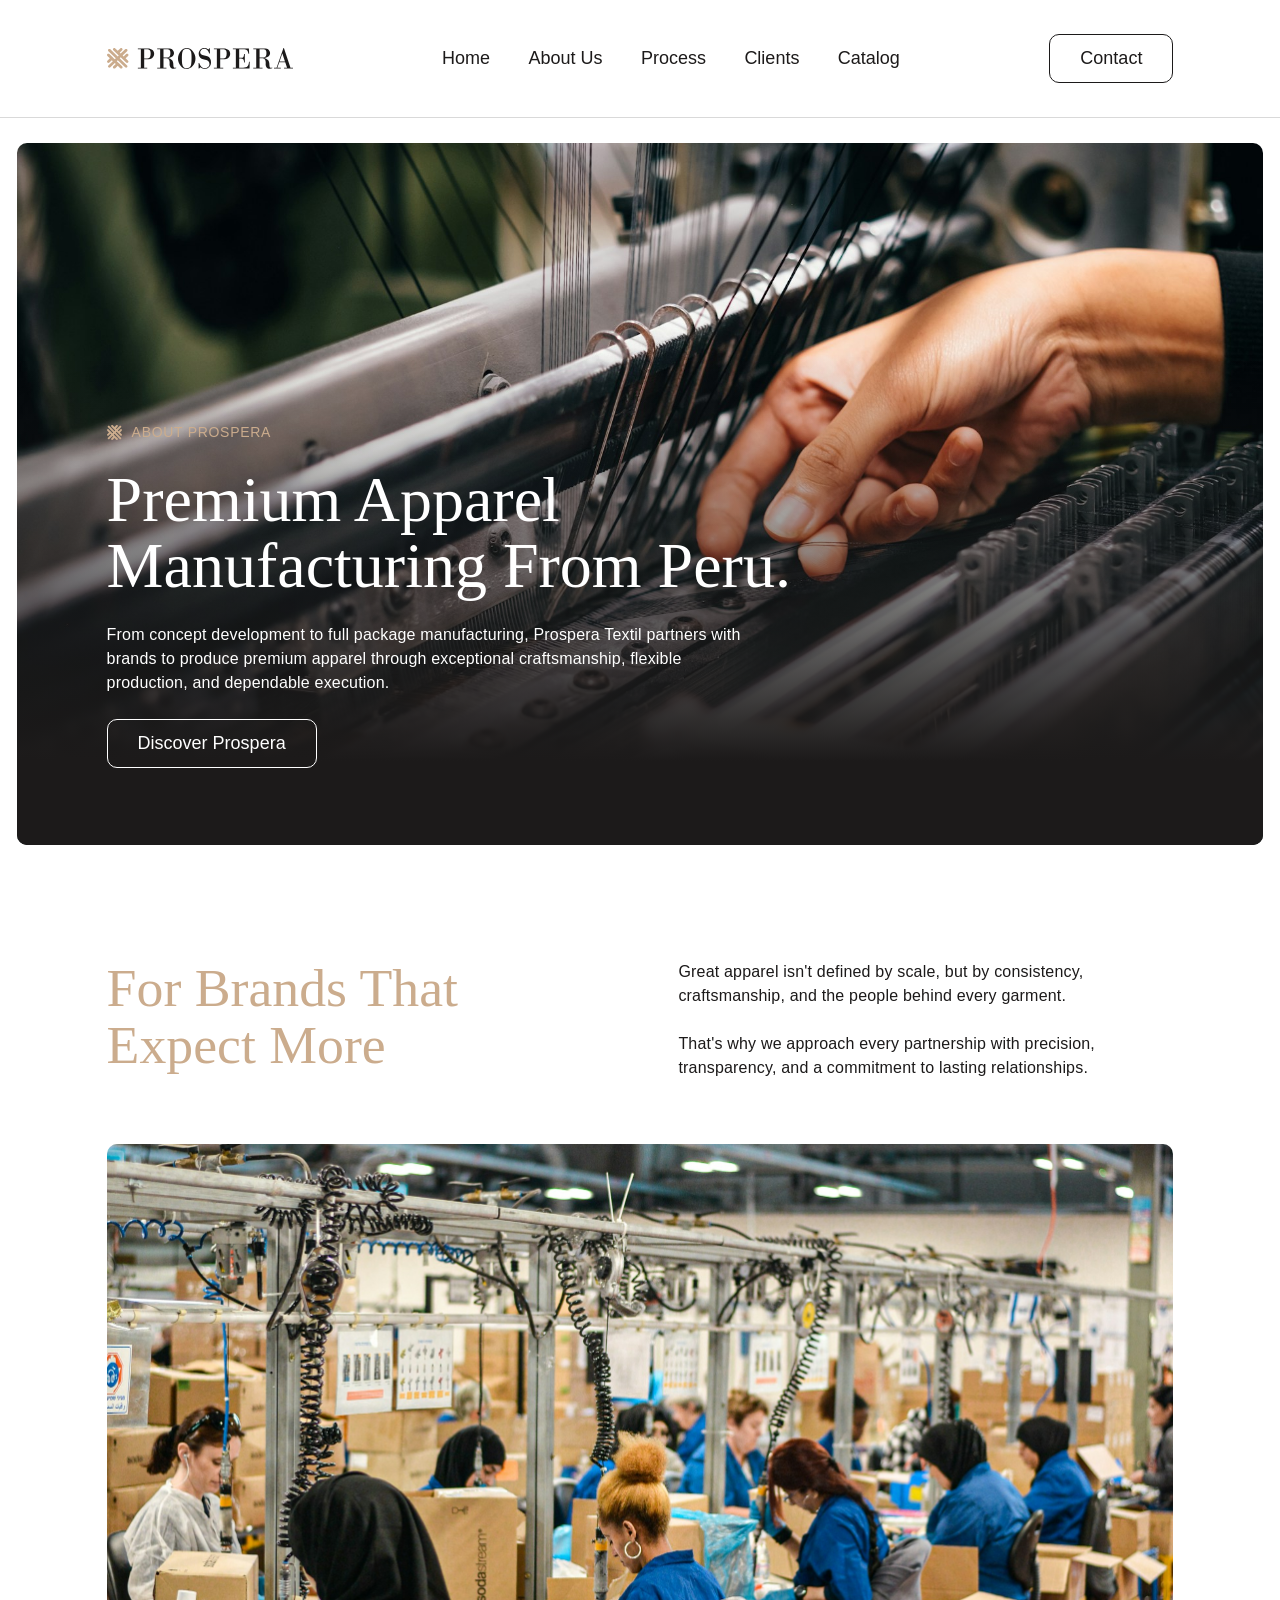
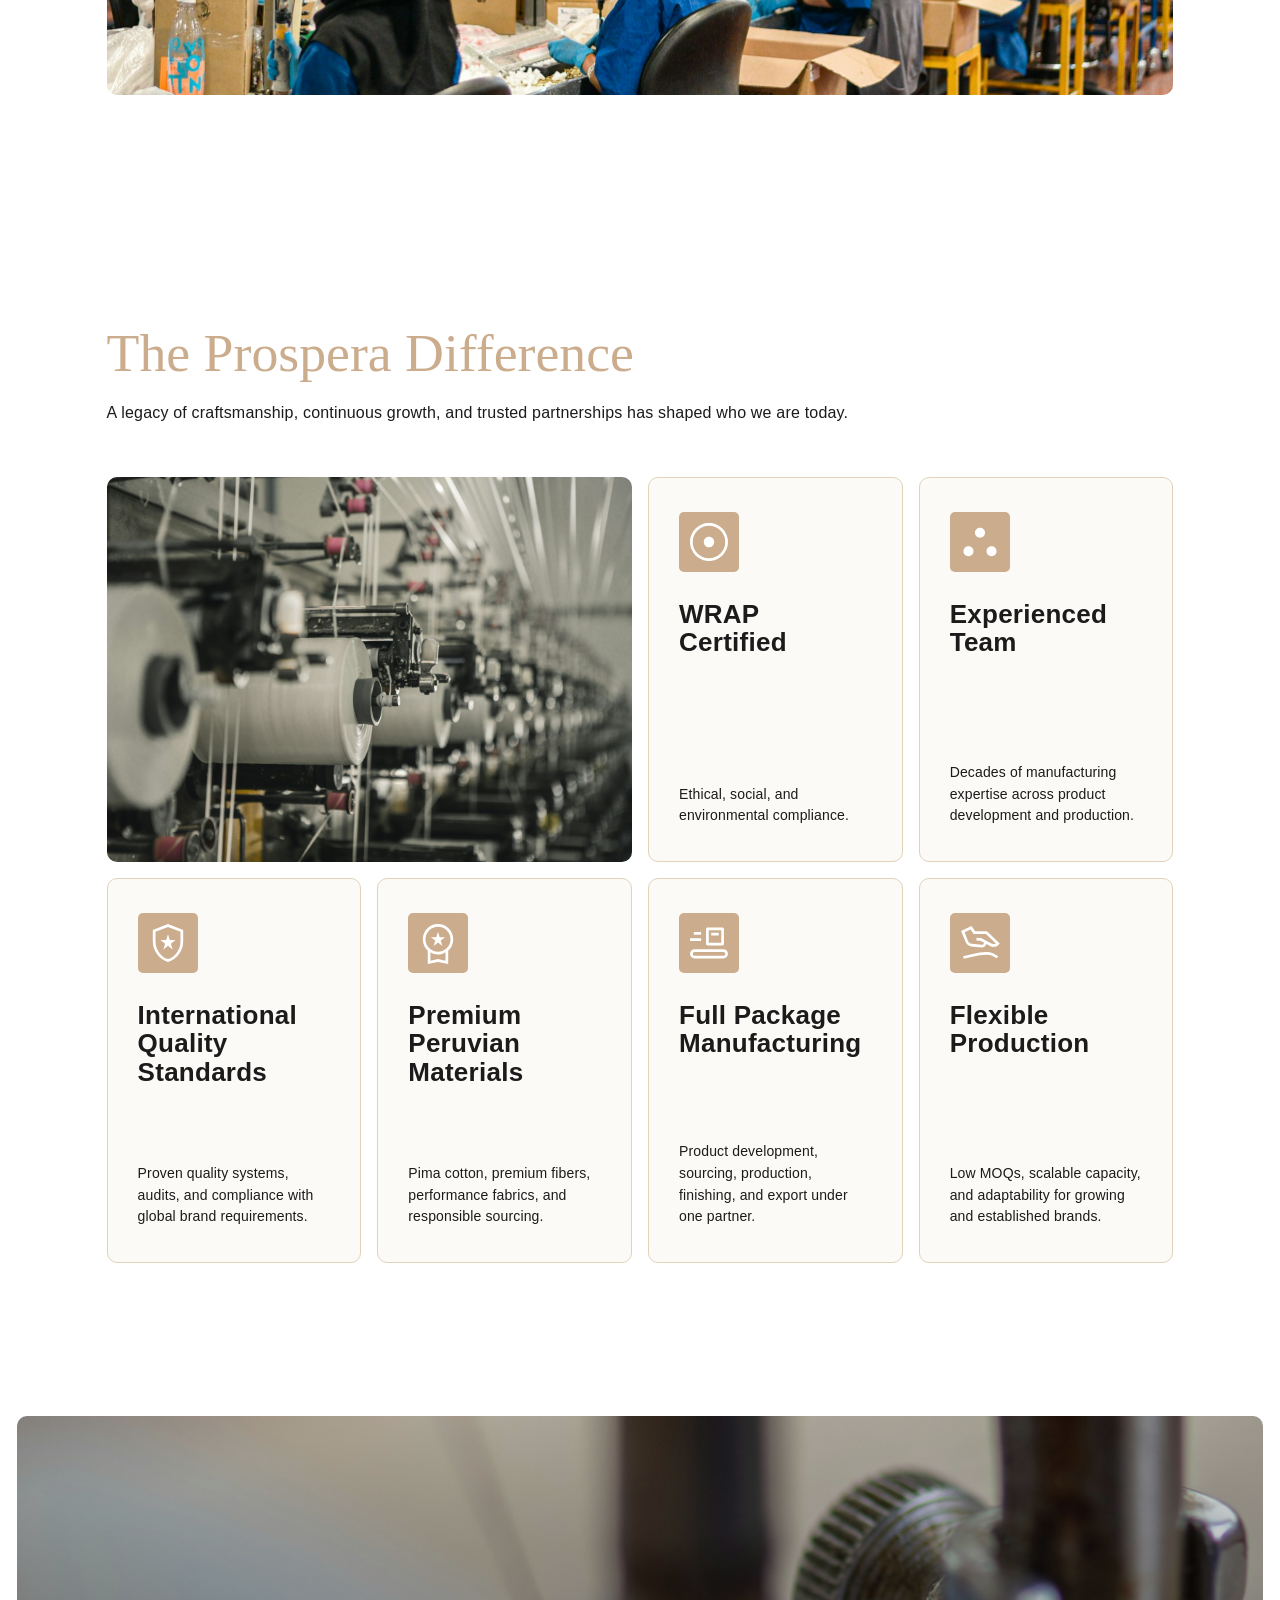
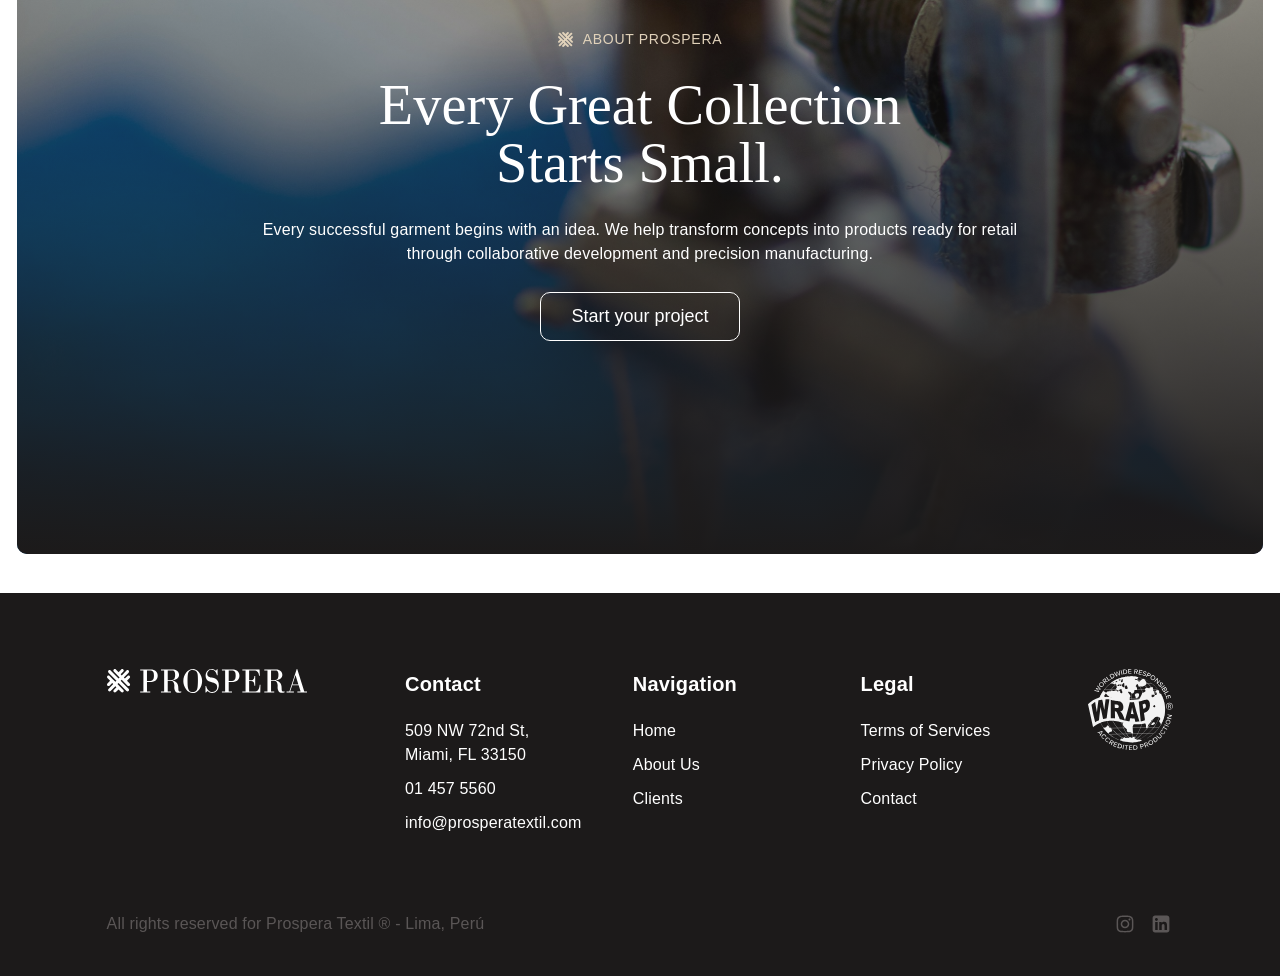
==== index.html @ 31611f78 "Build Prospera Textil marketing site Static multi-page site implemented from Figma designs: - Pages:" ====
<!DOCTYPE html>
<html lang="en">
<head>
  <meta charset="UTF-8" />
  <meta name="viewport" content="width=device-width, initial-scale=1.0" />
  <title>Prospera Textil — Premium Apparel Manufacturing From Peru</title>
  <meta name="description" content="From concept development to full package manufacturing, Prospera Textil partners with brands to produce premium apparel through exceptional craftsmanship." />
  <link rel="stylesheet" href="styles.css" />
</head>
<body>

  <site-nav active="home"></site-nav>

  <!-- ===== HERO ===== -->
  <section class="hero">
    <div class="hero__card">
      <img class="hero__bg" src="assets/hero.png" alt="Textile manufacturing at Prospera" />
      <div class="hero__scrim"></div>
      <div class="container hero__body">
        <div class="hero__content">
          <p class="eyebrow"><img src="assets/dash.svg" alt="" />About Prospera</p>
          <h1 class="display hero__title">Premium Apparel Manufacturing From Peru.</h1>
          <p class="hero__text">From concept development to full package manufacturing, Prospera Textil partners with brands to produce premium apparel through exceptional craftsmanship, flexible production, and dependable execution.</p>
          <a href="#brands" class="btn btn--light">Discover Prospera</a>
        </div>
      </div>
    </div>
  </section>

  <!-- ===== FOR BRANDS THAT EXPECT MORE ===== -->
  <section class="section" id="brands">
    <div class="container">
      <div class="brands__head">
        <h2 class="section__title">For Brands That Expect More</h2>
        <p class="body-copy">
          Great apparel isn't defined by scale, but by consistency, craftsmanship, and the people behind every garment.<br /><br />
          That's why we approach every partnership with precision, transparency, and a commitment to lasting relationships.
        </p>
      </div>
      <div class="brands__img">
        <img src="assets/brands.png" alt="Prospera Textil production floor" />
      </div>
    </div>
  </section>

  <!-- ===== THE PROSPERA DIFFERENCE ===== -->
  <section class="section" id="difference">
    <div class="container">
      <div class="difference__intro">
        <h2 class="section__title">The Prospera Difference</h2>
        <p class="body-copy">A legacy of craftsmanship, continuous growth, and trusted partnerships has shaped who we are today.</p>
      </div>

      <div class="cards">
        <!-- Row 1 -->
        <div class="card card--image">
          <img src="assets/difference.png" alt="Weaving machinery" />
        </div>

        <div class="card card--cream">
          <div class="card__icon"><img src="assets/icon-adjust.svg" alt="" /></div>
          <h3 class="card__title">WRAP Certified</h3>
          <p class="card__desc">Ethical, social, and environmental compliance.</p>
        </div>

        <div class="card card--cream">
          <div class="card__icon"><img src="assets/icon-atr.svg" alt="" /></div>
          <h3 class="card__title">Experienced Team</h3>
          <p class="card__desc">Decades of manufacturing expertise across product development and production.</p>
        </div>

        <!-- Row 2 -->
        <div class="card card--cream">
          <div class="card__icon"><img src="assets/icon-quality.svg" alt="" /></div>
          <h3 class="card__title">International Quality Standards</h3>
          <p class="card__desc">Proven quality systems, audits, and compliance with global brand requirements.</p>
        </div>

        <div class="card card--cream">
          <div class="card__icon"><img src="assets/icon-premium.svg" alt="" /></div>
          <h3 class="card__title">Premium Peruvian Materials</h3>
          <p class="card__desc">Pima cotton, premium fibers, performance fabrics, and responsible sourcing.</p>
        </div>

        <div class="card card--cream">
          <div class="card__icon"><img src="assets/icon-conveyor.svg" alt="" /></div>
          <h3 class="card__title">Full Package Manufacturing</h3>
          <p class="card__desc">Product development, sourcing, production, finishing, and export under one partner.</p>
        </div>

        <div class="card card--cream">
          <div class="card__icon"><img src="assets/icon-massage.svg" alt="" /></div>
          <h3 class="card__title">Flexible Production</h3>
          <p class="card__desc">Low MOQs, scalable capacity, and adaptability for growing and established brands.</p>
        </div>
      </div>
    </div>
  </section>

  <!-- ===== CTA BANNER ===== -->
  <section class="cta">
    <div class="cta__card">
      <img class="cta__bg" src="assets/cta.png" alt="Garment development detail" />
      <div class="cta__scrim"></div>
      <div class="cta__content">
        <p class="eyebrow"><img src="assets/dash2.svg" alt="" />About Prospera</p>
        <h2 class="display cta__title">Every Great Collection Starts Small.</h2>
        <p class="cta__text">Every successful garment begins with an idea. We help transform concepts into products ready for retail through collaborative development and precision manufacturing.</p>
        <a href="#footer" class="btn btn--light">Start your project</a>
      </div>
    </div>
  </section>

  <site-footer></site-footer>

  <script src="components.js"></script>

</body>
</html>
---- styles.css ----
/* ===== Prospera Textil — Landing ===== */
:root {
  --gold: #cbac8d;
  --ink: #1c1a1a;
  --tan: #e1d2ba;
  --cream: #fcfaf7;
  --muted: #5a5656;
  --line: #d9d9d9;
  --white: #fff;

  --serif: "Times New Roman", Times, Georgia, serif;
  --sans: "Nexa", "Century Gothic", "Futura", "Poppins", "Helvetica Neue", Arial, sans-serif;

  --pad: clamp(20px, 8.33vw, 160px); /* page gutter, 160px @1920 */
  --maxw: 1600px;
  --hero-inset: clamp(16px, 1.3vw, 25px); /* hero card side margin, 25px @1920 → card 1870px */
  --radius: 10px;
}

* { box-sizing: border-box; }

html { scroll-behavior: smooth; }

body {
  margin: 0;
  font-family: var(--sans);
  color: var(--ink);
  background: var(--white);
  -webkit-font-smoothing: antialiased;
  line-height: 1.5;
}

img { display: block; max-width: 100%; }

a { color: inherit; text-decoration: none; }

.container {
  width: 100%;
  /* inner content caps at --maxw (1600px); --pad adds the side gutters on top */
  max-width: calc(var(--maxw) + 2 * var(--pad));
  margin-inline: auto;
  padding-inline: var(--pad);
}

/* ---- Shared type ---- */
.display {
  font-family: var(--serif);
  font-weight: 400;
  line-height: 1.03;
  letter-spacing: 0;
  margin: 0;
}
.eyebrow {
  font-family: var(--sans);
  font-size: 14px;
  letter-spacing: 0.7px;
  text-transform: uppercase;
  display: inline-flex;
  align-items: center;
  gap: 10px;
  margin: 0;
}
.eyebrow img { width: 15px; height: 15px; }

/* ---- Buttons ---- */
.btn {
  display: inline-flex;
  align-items: center;
  justify-content: center;
  font-family: var(--sans);
  font-size: 18px;
  padding: 10px 30px;
  border-radius: var(--radius);
  border: 1px solid currentColor;
  background: transparent;
  cursor: pointer;
  transition: background .2s ease, color .2s ease;
  white-space: nowrap;
}
.btn--light { color: var(--white); }
.btn--light:hover { background: var(--white); color: var(--ink); }
.btn--dark { color: var(--ink); }
.btn--dark:hover { background: var(--ink); color: var(--white); }

/* custom-element hosts don't generate a box — children flow as if inlined */
site-nav, site-footer { display: contents; }

/* ===== NAV ===== */
.nav {
  position: sticky;
  top: 0;
  z-index: 50;
  background: var(--white);
  border-bottom: 0.5px solid var(--line);
}
.nav__inner {
  display: flex;
  align-items: center;
  justify-content: space-between;
  gap: 24px;
  min-height: 117px;
  padding-block: 10px;
}
.nav__logo { width: 186px; height: auto; }
.nav__links {
  display: flex;
  align-items: center;
  gap: clamp(24px, 3vw, 56px);
  font-size: 18px;
}
.nav__links a { transition: color .2s ease; white-space: nowrap; }
.nav__links a:hover { color: var(--gold); }
.nav__toggle { display: none; }

/* ===== HERO ===== */
.hero {
  padding: 25px var(--hero-inset) 0; /* card = 1870px @1920 (25px side margin) */
}
.hero__card {
  position: relative;
  border-radius: var(--radius);
  overflow: hidden;
  min-height: min(855px, 78vh);
  display: flex;
  align-items: flex-end;
}
.hero__bg {
  position: absolute; inset: 0;
  width: 100%; height: 100%;
  object-fit: cover;
}
.hero__scrim {
  position: absolute; inset: 0;
  background: linear-gradient(to top, var(--ink) 12%, rgba(28,26,26,0) 70%);
}
/* .container caps content at 1600px; padding is reduced by the card's own inset
   so the content still lands on the same page axis as the nav (aligned with the logo) */
.hero__body {
  position: relative;
  width: 100%;
  padding-inline: calc(var(--pad) - var(--hero-inset));
  padding-block: clamp(40px, 6vw, 88px);
}
.hero__content {
  color: var(--white);
  max-width: 720px;
  display: flex;
  flex-direction: column;
  gap: 24px;
}
.hero__content .eyebrow { color: var(--gold); }
.hero__title {
  color: var(--white);
  font-size: clamp(40px, 5vw, 76px);
}
.hero__text {
  font-size: clamp(16px, 1.1vw, 19px);
  letter-spacing: 0.19px;
  line-height: 1.5;
  max-width: 660px;
  margin: 0;
}
.hero .btn { align-self: flex-start; }

/* ===== SECTION: For Brands ===== */
.section { padding-block: clamp(64px, 9vw, 130px); }

.brands__head {
  display: grid;
  grid-template-columns: minmax(280px, 1fr) minmax(320px, 1fr);
  gap: clamp(32px, 6vw, 120px);
  align-items: start;
  margin-bottom: clamp(40px, 5vw, 72px);
}
.section__title {
  font-family: var(--serif);
  color: var(--gold);
  font-weight: 400;
  line-height: 1.05;
  margin: 0;
  font-size: clamp(38px, 4.2vw, 76px);
}
.body-copy {
  font-size: clamp(16px, 1.1vw, 19px);
  letter-spacing: 0.19px;
  line-height: 1.5;
  color: var(--ink);
  margin: 0;
}
.brands__img {
  border-radius: var(--radius);
  overflow: hidden;
}
.brands__img img {
  width: 100%;
  height: clamp(340px, 43vw, 830px);
  object-fit: cover;
}

/* ===== SECTION: The Prospera Difference ===== */
.difference__intro { margin-bottom: clamp(32px, 4vw, 56px); }
.difference__intro .body-copy { margin-top: 20px; max-width: 1331px; }

.cards {
  display: grid;
  grid-template-columns: repeat(4, 1fr);
  gap: 16px;
}
.card {
  border-radius: var(--radius);
  height: 385px;
  padding: 34px 30px;
  display: flex;
  flex-direction: column;
}
.card--cream {
  background: var(--cream);
  border: 1px solid var(--tan);
  color: var(--ink);
  cursor: pointer;
  transition: background .3s ease, border-color .3s ease, color .3s ease;
}
.card--cream:hover {
  background: var(--ink);
  border-color: var(--ink);
  color: var(--white);
}
.card--image {
  grid-column: span 2;
  padding: 0;
  overflow: hidden;
}
.card--image img { width: 100%; height: 100%; min-height: 385px; object-fit: cover; }

.card__icon {
  width: 60px; height: 60px;
  border-radius: 5px;
  background: var(--gold);
  display: grid;
  place-items: center;
  flex: 0 0 auto;
}
.card__icon img { width: 50px; height: 50px; }
.card__title {
  font-family: var(--sans);
  font-weight: 800;
  font-size: 26px;
  letter-spacing: 0.26px;
  line-height: 1.1;
  margin: 28px 0 0;
}
.card__desc {
  font-size: 14px;
  letter-spacing: 0.14px;
  line-height: 1.54;
  margin: auto 0 0;
  max-width: 295px;
}

/* ===== CTA banner ===== */
.cta { padding: clamp(24px, 3vw, 44px) var(--hero-inset); } /* card width matches hero band (1870px @1920) */
.cta__card {
  position: relative;
  border-radius: var(--radius);
  overflow: hidden;
  min-height: min(867px, 82vh);
  display: grid;
  place-items: center;
  text-align: center;
}
.cta__bg { position: absolute; inset: 0; width: 100%; height: 100%; object-fit: cover; object-position: center 30%; }
.cta__scrim {
  position: absolute; inset: 0;
  background: linear-gradient(to bottom, rgba(28,26,26,0.1), var(--ink));
}
.cta__content {
  position: relative;
  color: var(--white);
  max-width: 920px;
  padding: clamp(28px, 5vw, 64px);
  display: flex;
  flex-direction: column;
  align-items: center;
  gap: 26px;
}
.cta__content .eyebrow { color: var(--tan); }
.cta__title { color: var(--white); font-size: clamp(38px, 4.4vw, 76px); }
.cta__text {
  font-size: clamp(16px, 1.1vw, 19px);
  letter-spacing: 0.19px;
  line-height: 1.5;
  margin: 0;
}
/* desktop: keep the CTA title to two lines (scales with the vw-based font) */
@media (min-width: 861px) {
  .cta__title { max-width: min(42vw, 785px); }
}

/* ===== FOOTER ===== */
.footer {
  background: var(--ink);
  color: var(--white);
  padding-block: clamp(48px, 6vw, 92px) 40px;
}
.footer__top {
  display: grid;
  grid-template-columns: 1.4fr 1fr 1fr 1fr auto;
  gap: clamp(24px, 4vw, 60px);
  align-items: start;
}
.footer__logo { width: 200px; height: auto; }
.footer__col h4 {
  font-family: var(--sans);
  font-weight: 700;
  font-size: 20px;
  letter-spacing: 0.2px;
  margin: 0 0 20px;
}
.footer__col ul { list-style: none; margin: 0; padding: 0; display: grid; gap: 10px; }
.footer__col a, .footer__col li {
  font-size: 16px;
  letter-spacing: 0.16px;
  color: var(--white);
}
.footer__col a:hover { color: var(--gold); }
.footer__emblem { width: auto; height: 82px; opacity: .95; }

.footer__bottom {
  display: flex;
  align-items: center;
  justify-content: space-between;
  gap: 20px;
  margin-top: clamp(40px, 6vw, 96px);
}
.footer__copy { color: var(--muted); font-size: 16px; letter-spacing: 0.16px; margin: 0; }
.footer__social { display: flex; gap: 12px; align-items: center; }
.footer__social a { display: grid; place-items: center; }
.footer__social img { width: 24px; height: 24px; transition: opacity .2s ease; }
.footer__social a:hover img { opacity: .7; }

/* ===== Responsive ===== */
@media (max-width: 1024px) {
  .cards { grid-template-columns: repeat(2, 1fr); }
  .card--image { grid-column: span 2; }
  .footer__top {
    grid-template-columns: 1fr 1fr;
    gap: 40px;
  }
  .footer__logo-wrap { grid-column: 1 / -1; }
  .footer__emblem { display: none; }
}

/* Nav collapses to a menu earlier than the layout stacks */
@media (max-width: 860px) {
  .nav__inner { min-height: 76px; }
  .nav__links {
    position: absolute;
    top: 100%; left: 0; right: 0;
    background: var(--white);
    border-bottom: 0.5px solid var(--line);
    flex-direction: column;
    align-items: flex-start;
    gap: 20px;
    padding: 20px var(--pad);
    display: none;
  }
  .nav__links.is-open { display: flex; }
  .nav__toggle {
    display: inline-flex;
    flex-direction: column;
    gap: 5px;
    background: none;
    border: 0;
    cursor: pointer;
    padding: 8px;
  }
  .nav__toggle span { width: 24px; height: 2px; background: var(--ink); }
  .nav__cta { display: none; }
}

@media (max-width: 720px) {
  .brands__head { grid-template-columns: 1fr; }
  .cards { grid-template-columns: 1fr; }
  .card--image { grid-column: span 1; height: auto; }
  .card { height: auto; min-height: 385px; }
  .card--image img { min-height: 260px; height: 260px; }
  .card__desc { max-width: none; }

  .footer__top { grid-template-columns: 1fr 1fr; }
  .footer__bottom { flex-direction: column; align-items: flex-start; }
}

/* ===================== ABOUT PAGE ===================== */
.about-hero { padding: 25px var(--hero-inset) 0; }
.about-hero__band {
  background: rgba(203, 172, 141, 0.10); /* #cbac8d @ 10% */
  border-radius: var(--radius);
  overflow: hidden;
  height: 820px;
}
.about-hero__inner {
  height: 100%;
  padding-inline: calc(var(--pad) - var(--hero-inset)); /* align copy with nav logo */
  padding-block: clamp(48px, 6vw, 96px);
  display: grid;
  grid-template-columns: minmax(0, 1fr) minmax(0, 1fr);
  gap: clamp(32px, 5vw, 80px);
  align-items: stretch;
}
.about-hero__copy {
  display: flex;
  flex-direction: column;
  align-items: flex-start;
  justify-content: center;
  gap: 28px;
  max-width: 660px;
}
.about-hero__btn { color: var(--gold); border-color: var(--gold); }
.about-hero__btn:hover { background: var(--gold); color: var(--white); }

/* hero image collage */
.about-collage {
  position: relative;
  height: 100%;
  overflow: hidden;
  display: grid;
  grid-template-columns: 1fr 1fr;
  gap: 18px;
}
.about-collage::before,
.about-collage::after {
  content: ""; position: absolute; left: 0; right: 0;
  height: 130px; z-index: 2; pointer-events: none;
}
.about-collage::before { top: 0;    background: linear-gradient(#faf7f4, rgba(250,247,244,0)); }
.about-collage::after  { bottom: 0; background: linear-gradient(rgba(250,247,244,0), #faf7f4); }
.ah-col { display: flex; flex-direction: column; gap: 18px; }
.ah-col--offset { transform: translateY(-56px); }
.ah-tile { border-radius: var(--radius); overflow: hidden; height: 300px; flex: 0 0 auto; }
.ah-tile img { width: 100%; height: 100%; object-fit: cover; }
.ah-tile--gold { background: var(--gold); }
.ah-tile--tan  { background: var(--tan); }

/* Our Foundation */
.about-foundation .body-copy { margin-top: 53px; max-width: 1325px; }

/* Our Perspective — 3-up cards (reuse .card) */
.cards--3 { grid-template-columns: repeat(3, 1fr); margin-top: 53px; }
.cards--3 .card { height: 419px; }
.cards--3 .card__title { color: var(--gold); }
.cards--3 .card__desc { font-size: 17px; max-width: none; }

/* Team & Principles */
.team-grid { display: grid; grid-template-columns: 1fr 1fr; gap: 18px; margin-top: clamp(32px, 4vw, 56px); }
.team-photo { border-radius: var(--radius); overflow: hidden; height: clamp(260px, 22vw, 324px); }
.team-photo img { width: 100%; height: 100%; object-fit: cover; }
.team-card {
  height: clamp(260px, 22vw, 324px);
  background: var(--cream); border: 1px solid var(--tan); border-radius: var(--radius);
  padding: clamp(28px, 3vw, 52px);
  display: flex; flex-direction: column; gap: 16px;
  color: var(--ink); cursor: pointer;
  transition: background .3s ease, border-color .3s ease, color .3s ease;
}
.team-card:hover { background: var(--ink); border-color: var(--ink); color: var(--white); }
.team-card h3 {
  font-family: var(--sans); font-weight: 800; font-size: 26px;
  letter-spacing: 0.26px; color: var(--gold); margin: 0;
}
.team-card p { font-size: 19px; line-height: 1.5; margin: 0; }

/* The Values That Guide Us — staggered brick (5 cards) */
.values-grid {
  display: grid; grid-template-columns: repeat(6, 1fr);
  gap: 24px; margin-top: clamp(32px, 4vw, 56px);
}
.values-card {
  background: var(--cream); border: 1px solid var(--tan); border-radius: 13px;
  height: 370px; padding: 34px;
  display: flex; flex-direction: column;
  color: var(--ink); cursor: pointer;
  transition: background .3s ease, border-color .3s ease, color .3s ease;
}
.values-card:hover { background: var(--ink); border-color: var(--ink); color: var(--white); }
.values-card:nth-child(1) { grid-column: 1 / span 2; grid-row: 1; }
.values-card:nth-child(2) { grid-column: 3 / span 2; grid-row: 1; }
.values-card:nth-child(3) { grid-column: 5 / span 2; grid-row: 1; }
.values-card:nth-child(4) { grid-column: 2 / span 2; grid-row: 2; }
.values-card:nth-child(5) { grid-column: 4 / span 2; grid-row: 2; }
.values-card__icon {
  width: 80px; height: 80px; border-radius: 5px; background: var(--gold);
  display: grid; place-items: center; flex: 0 0 auto;
}
.values-card__icon img { width: 66px; height: 66px; }
.values-card__title {
  font-family: var(--sans); font-weight: 800; font-size: 30px;
  letter-spacing: 0.3px; color: var(--gold); margin: 24px 0 0; line-height: 1.2;
}
.values-card__desc { font-size: 18px; line-height: 1.6; margin: auto 0 0; }

/* About responsive */
@media (max-width: 1024px) {
  .cards--3 { grid-template-columns: repeat(2, 1fr); }
  .cards--3 .card { height: auto; min-height: 360px; }
  .team-photo, .team-card { height: auto; min-height: 260px; }
  .values-grid { grid-template-columns: repeat(2, 1fr); }
  .values-card { grid-column: auto !important; grid-row: auto !important; height: auto; min-height: 320px; }
}
@media (max-width: 860px) {
  .about-hero__band { height: auto; }
  .about-hero__inner { grid-template-columns: 1fr; height: auto; }
  .about-collage { height: clamp(360px, 82vw, 520px); }
}
@media (max-width: 720px) {
  .cards--3 { grid-template-columns: 1fr; }
  .team-grid { grid-template-columns: 1fr; }
  .team-card { height: auto; min-height: 220px; }
  .values-grid { grid-template-columns: 1fr; }
  .values-card { min-height: 300px; }
}

/* ===================== PROCESS PAGE ===================== */
.process-intro .body-copy { margin-top: 30px; max-width: 1326px; }

/* Process flow — 8 steps on a serpentine connector (exact Figma layout, scales via cqw) */
.flow {
  position: relative;
  container-type: inline-size;
  width: 100%;
  aspect-ratio: 1600 / 593;
  margin-top: clamp(40px, 5vw, 66px);
}
.flow__line {
  position: absolute;
  left: 0; top: 11.3%;
  width: 85.26%; height: 77.88%;
  z-index: 0; pointer-events: none;
}
.flow-step {
  position: absolute;
  z-index: 1;
  width: 29.875%;
  height: 8.125cqw;
  display: flex;
  align-items: center;
  gap: 2.2cqw;
  padding: 0 2.4cqw;
  border-radius: 0.625cqw;
  background: var(--cream);
  border: 1px solid var(--tan);
  box-sizing: border-box;
}
/* positions — child 1 is .flow__line, cards are 2..9 */
.flow-step:nth-child(2) { left: 0;      top: 0; }        /* Discovery */
.flow-step:nth-child(3) { left: 35%;    top: 0; }        /* Product Development */
.flow-step:nth-child(4) { left: 70.06%; top: 0; }        /* Material Sourcing */
.flow-step:nth-child(5) { left: 0;      top: 39.12%; }   /* Sample Development */
.flow-step:nth-child(6) { left: 35%;    top: 39.12%; }   /* Manufacturing */
.flow-step:nth-child(7) { left: 70.06%; top: 39.12%; }   /* Quality Assurance */
.flow-step:nth-child(8) { left: 17.5%;  top: 78.08%; }   /* Finishing & Packaging */
.flow-step:nth-child(9) { left: 52.5%;  top: 78.08%; }   /* Logistics & Delivery */
.flow-step--active { background: var(--gold); border-color: var(--gold); }
.flow-step__icon { width: 4.06cqw; height: 4.06cqw; flex: 0 0 auto; display: grid; place-items: center; }
.flow-step__icon img { width: 100%; height: 100%; }
.flow-step__title {
  font-family: var(--sans); font-weight: 700;
  font-size: 1.75cqw; line-height: 1.14; letter-spacing: 0.02em;
  color: var(--gold); margin: 0;
}
.flow-step--active .flow-step__title { color: var(--white); }

/* Why Brands Choose Prospera — image cards */
.why-head { text-align: center; max-width: 1062px; margin-inline: auto; }
.why-head .body-copy { margin-top: 24px; }
.why-cards {
  display: grid;
  grid-template-columns: repeat(3, 1fr);
  gap: 24px;
  margin-top: clamp(40px, 5vw, 60px);
}
.why-card {
  background: var(--cream);
  border: 1px solid var(--tan);
  border-radius: 10px;
  overflow: hidden;
  display: flex;
  flex-direction: column;
  color: var(--ink);
  cursor: pointer;
  transition: background .3s ease, border-color .3s ease, color .3s ease;
}
.why-card:hover { background: var(--ink); border-color: var(--ink); color: var(--white); }
.why-card__img { height: 316px; flex: 0 0 auto; }
.why-card__img img { width: 100%; height: 100%; object-fit: cover; }
.why-card__body { padding: 30px 34px 40px; display: flex; flex-direction: column; gap: 18px; }
.why-card__title {
  font-family: var(--sans); font-weight: 800; font-size: 26px;
  letter-spacing: 0.26px; color: var(--gold); margin: 0; line-height: 1.15;
}
.why-card__desc { font-size: 17px; line-height: 1.5; margin: 0; }

/* Process responsive */
@media (max-width: 1024px) {
  .why-cards { grid-template-columns: repeat(2, 1fr); }
}
@media (max-width: 860px) {
  /* flow: drop the absolute serpentine, stack vertically */
  .flow { position: static; container-type: normal; aspect-ratio: auto; display: flex; flex-direction: column; gap: 16px; }
  .flow__line { display: none; }
  .flow-step { position: static; width: 100%; height: auto; min-height: 116px; padding: 20px 26px; gap: 20px; border-radius: 10px; }
  .flow-step__icon { width: 54px; height: 54px; }
  .flow-step__title { font-size: 22px; }
}
@media (max-width: 720px) {
  .why-cards { grid-template-columns: 1fr; }
  .why-card__img { height: 240px; }
}

/* ===================== CLIENTS PAGE ===================== */
/* Trusted partners logos */
.partners-row {
  display: flex;
  flex-wrap: wrap;
  justify-content: center;
  align-items: center;
  gap: clamp(36px, 5vw, 84px);
}
.partners-row:first-of-type { margin-top: clamp(44px, 5vw, 72px); }
.partners-row + .partners-row { margin-top: clamp(30px, 4vw, 56px); }
.partner-logo { display: flex; align-items: center; justify-content: center; }
.partner-logo img { max-height: 46px; max-width: 230px; width: auto; object-fit: contain; display: block; }
.partner-logo--tall img { max-height: 74px; }

/* Product categories pills */
.categories-head { text-align: center; max-width: 1062px; margin-inline: auto; }
.categories-head .body-copy { margin-top: 22px; }
.cat-pills {
  display: flex;
  flex-wrap: wrap;
  justify-content: center;
  gap: 20px;
  max-width: 1180px;
  margin: clamp(40px, 5vw, 64px) auto 0;
}
.cat-pill {
  display: inline-flex;
  align-items: center;
  gap: 15px;
  background: var(--tan);
  border: 0.5px solid var(--tan);
  padding: 14px 30px;
  border-radius: 10px;
}
.cat-pill__icon { width: 30px; height: 30px; flex: 0 0 auto; }
.cat-pill__icon img { width: 100%; height: 100%; }
.cat-pill span {
  font-family: var(--sans);
  font-size: clamp(20px, 2vw, 36px);
  line-height: 1;
  letter-spacing: 0.36px;
  color: var(--white);
  white-space: nowrap;
}

@media (max-width: 720px) {
  .cat-pill { padding: 12px 22px; gap: 12px; }
  .cat-pill__icon { width: 24px; height: 24px; }
}

/* ===================== CATALOG PAGE ===================== */
/* transparent nav overlaid on the dark hero */
.nav--overlay {
  position: absolute; top: 0; left: 0; right: 0;
  background: transparent;
  border-bottom: 0;
  z-index: 50;
}
.nav--overlay .nav__links a { color: var(--white); }
.nav--overlay .nav__links a:hover { color: var(--gold); }
.nav--overlay .nav__cta { color: var(--white); border-color: var(--white); }
.nav--overlay .nav__cta:hover { background: var(--white); color: var(--ink); }
.nav--overlay .nav__toggle span { background: var(--white); }

/* Catalog hero */
.catalog-hero {
  position: relative;
  min-height: 100vh;
  display: flex;
  flex-direction: column;
  align-items: center;
  justify-content: center;
  text-align: center;
  overflow: hidden;
}
.catalog-hero__bg { position: absolute; inset: 0; width: 100%; height: 100%; object-fit: cover; }
.catalog-hero__scrim { position: absolute; inset: 0; background: linear-gradient(to top, var(--ink) 12%, rgba(28,26,26,0) 60%); }
.catalog-hero__content {
  position: relative;
  color: var(--white);
  max-width: 1062px;
  display: flex; flex-direction: column; align-items: center; gap: 26px;
  padding-block: 120px;
}
.catalog-hero__title { color: var(--white); font-size: clamp(40px, 5vw, 76px); line-height: 1.0; }
.catalog-hero__text { font-size: clamp(16px, 1.1vw, 19px); line-height: 1.35; letter-spacing: 0.19px; margin: 0; }
.catalog-hero__scroll {
  position: absolute; bottom: 40px; left: 50%; transform: translateX(-50%);
  width: 46px; height: 46px; border-radius: 50%;
  border: 1px solid rgba(255,255,255,0.55);
  display: grid; place-items: center;
  transition: background .2s ease;
}
.catalog-hero__scroll:hover { background: rgba(255,255,255,0.12); }
.catalog-hero__scroll img { width: 22px; height: 22px; }

/* Catalog body */
.catalog { padding-top: clamp(48px, 6vw, 90px); padding-bottom: clamp(64px, 8vw, 120px); }
.catalog__title {
  font-family: var(--serif); color: var(--gold); font-weight: 400;
  font-size: clamp(34px, 3vw, 50px); line-height: 1.1;
  margin: 0 0 clamp(22px, 3vw, 36px);
}
.catalog__rule { height: 1px; width: 100%; background: var(--tan); }
.catalog__body {
  display: grid;
  grid-template-columns: 260px 1fr;
  gap: clamp(30px, 4vw, 72px);
  padding-top: clamp(36px, 4vw, 56px);
}
/* collapsible filter groups (native <details>) */
.filter-group { border: 0; }
.filter-group + .filter-group { margin-top: 26px; }
.filter-group__head {
  font-family: var(--sans); font-weight: 700; font-size: 24px;
  letter-spacing: 0.24px; color: var(--gold);
  cursor: pointer; list-style: none;
  display: flex; align-items: center; gap: 12px;
}
.filter-group__head::-webkit-details-marker { display: none; }
.filter-group__head::after {
  content: ""; margin-left: auto;
  width: 9px; height: 9px;
  border-right: 2px solid currentColor; border-bottom: 2px solid currentColor;
  transform: rotate(45deg); transition: transform .25s ease;
}
.filter-group[open] > .filter-group__head::after { transform: rotate(-135deg); }
.filter-list {
  list-style: none; margin: 18px 0 0; padding: 0 0 0 30px;
  display: flex; flex-direction: column; gap: 16px;
}
.filter-list a {
  font-size: 24px; letter-spacing: 0.24px; color: var(--tan);
  transition: color .15s ease;
}
.filter-list a:hover, .filter-list a.is-active { color: var(--gold); }
.filter-list--empty { color: var(--muted); font-size: 16px; padding-left: 30px; margin-top: 14px; }

.catalog__grid { display: grid; grid-template-columns: repeat(3, 1fr); gap: clamp(28px, 3vw, 44px) 24px; }
.product-card__img { border-radius: 10px; overflow: hidden; aspect-ratio: 389 / 470; background: #f4f2ef; }
.product-card__img img { width: 100%; height: 100%; object-fit: cover; }
.product-card__title { font-family: var(--sans); font-weight: 700; font-size: 22px; letter-spacing: 0.22px; color: var(--ink); margin: 18px 0 4px; }
.product-card__year { font-size: 18px; letter-spacing: 0.18px; color: var(--ink); margin: 0; }

/* Pagination */
.pagination { display: flex; justify-content: center; gap: 10px; margin-top: clamp(48px, 6vw, 80px); }
.page-dot {
  width: 46px; height: 46px; border-radius: 50%;
  display: grid; place-items: center;
  font-family: var(--sans); font-weight: 700; font-size: 14px; letter-spacing: 0.14px;
  color: var(--white); background: var(--tan);
  border: 0; cursor: pointer;
}
.page-dot--active { background: var(--gold); }

@media (max-width: 900px) {
  .catalog__body { grid-template-columns: 1fr; }
  .catalog__grid { grid-template-columns: repeat(2, 1fr); }
}
@media (max-width: 860px) {
  /* overlay dropdown panel is white — keep its links readable */
  .nav--overlay .nav__links a { color: var(--ink); }
}
@media (max-width: 600px) {
  .catalog__grid { grid-template-columns: 1fr; }
}

/* ===================== PRODUCT DETAIL PAGE ===================== */
.pd { padding-top: clamp(40px, 5vw, 68px); padding-bottom: clamp(56px, 7vw, 100px); }
.pd__crumb {
  font-family: var(--serif); font-size: clamp(20px, 2vw, 30px);
  display: flex; align-items: center; gap: 12px;
  margin: 0 0 clamp(20px, 3vw, 40px);
}
.pd__crumb a { color: var(--tan); transition: color .15s ease; }
.pd__crumb a:hover { color: var(--gold); }
.pd__crumb a.is-current { color: var(--gold); }
.pd__crumb span { color: var(--gold); }
.pd__rule { height: 1px; width: 100%; background: var(--tan); }

.pd__top {
  display: grid;
  grid-template-columns: 1.35fr 1fr;
  gap: clamp(36px, 5vw, 84px);
  align-items: start;
  padding-top: clamp(34px, 4vw, 50px);
}
.pd__gallery { display: grid; grid-template-columns: clamp(72px, 8vw, 110px) minmax(0, 1fr); gap: 18px; }
.pd__thumbs { display: flex; flex-direction: column; gap: 16px; }
.pd__thumb {
  border-radius: 10px; overflow: hidden; padding: 0; cursor: pointer;
  border: 1px solid var(--tan); background: #f4f2ef; aspect-ratio: 195 / 236;
}
.pd__thumb.is-active { border-color: var(--gold); }
.pd__thumb img { width: 100%; height: 100%; object-fit: cover; display: block; }
.pd__main { border-radius: 10px; overflow: hidden; background: #f4f2ef; aspect-ratio: 658 / 799; }
.pd__main img { width: 100%; height: 100%; object-fit: cover; display: block; }

.pd__title { font-family: var(--serif); color: var(--gold); font-weight: 400; font-size: clamp(34px, 3vw, 50px); line-height: 1.1; margin: 0; }
.pd__meta { display: flex; gap: clamp(36px, 6vw, 96px); margin-top: 14px; color: #868686; font-size: clamp(18px, 1.4vw, 22px); }
.pd__meta span { min-width: 0; }
.pd__block { margin-top: clamp(28px, 3vw, 44px); }
.pd__h {
  font-family: var(--sans); font-weight: 800; font-size: 22px; letter-spacing: 0.22px;
  color: var(--ink); margin: 0 0 20px; padding-bottom: 18px; border-bottom: 1px solid var(--tan);
}
.pd__details { list-style: none; margin: 0; padding: 0; display: flex; flex-direction: column; gap: 14px; }
.pd__details li { display: flex; align-items: center; gap: 16px; font-size: clamp(18px, 1.4vw, 22px); color: var(--ink); }
.pd__sq { width: 38px; height: 38px; border-radius: 6px; background: var(--gold); flex: 0 0 auto; }
.pd__color {
  display: flex; align-items: baseline; gap: 12px; flex-wrap: wrap;
  font-size: clamp(18px, 1.4vw, 22px); padding-bottom: 18px; border-bottom: 1px solid var(--tan);
}
.pd__color strong { font-family: var(--sans); font-weight: 800; color: var(--ink); }
.pd__color span { color: #868686; }

.pd__like-title { font-family: var(--serif); color: var(--gold); font-weight: 400; font-size: clamp(34px, 3vw, 50px); line-height: 1.1; margin: 0 0 clamp(32px, 4vw, 50px); }
.pd__like { display: grid; grid-template-columns: repeat(4, 1fr); gap: clamp(24px, 3vw, 40px) 24px; }

@media (max-width: 900px) {
  .pd__top { grid-template-columns: 1fr; }
  .pd__like { grid-template-columns: repeat(2, 1fr); }
}
@media (max-width: 560px) {
  .pd__like { grid-template-columns: 1fr; }
}
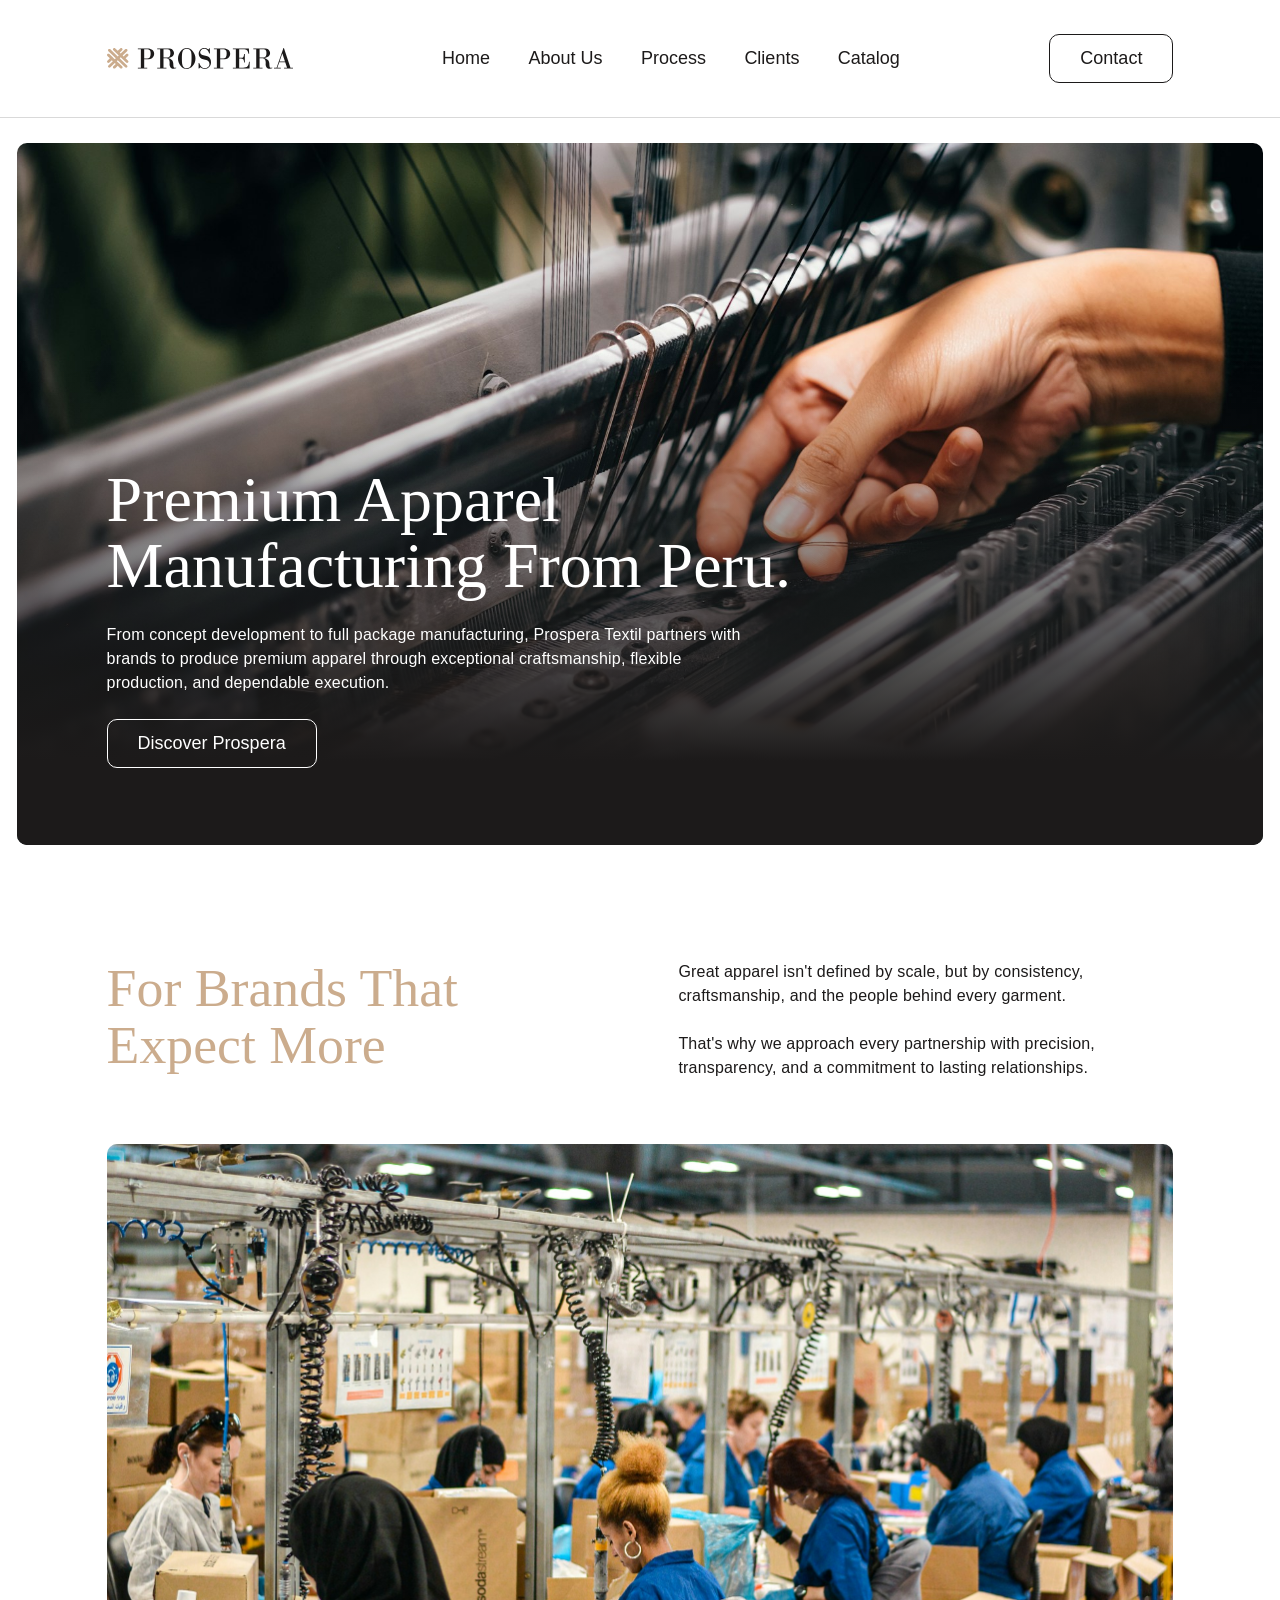
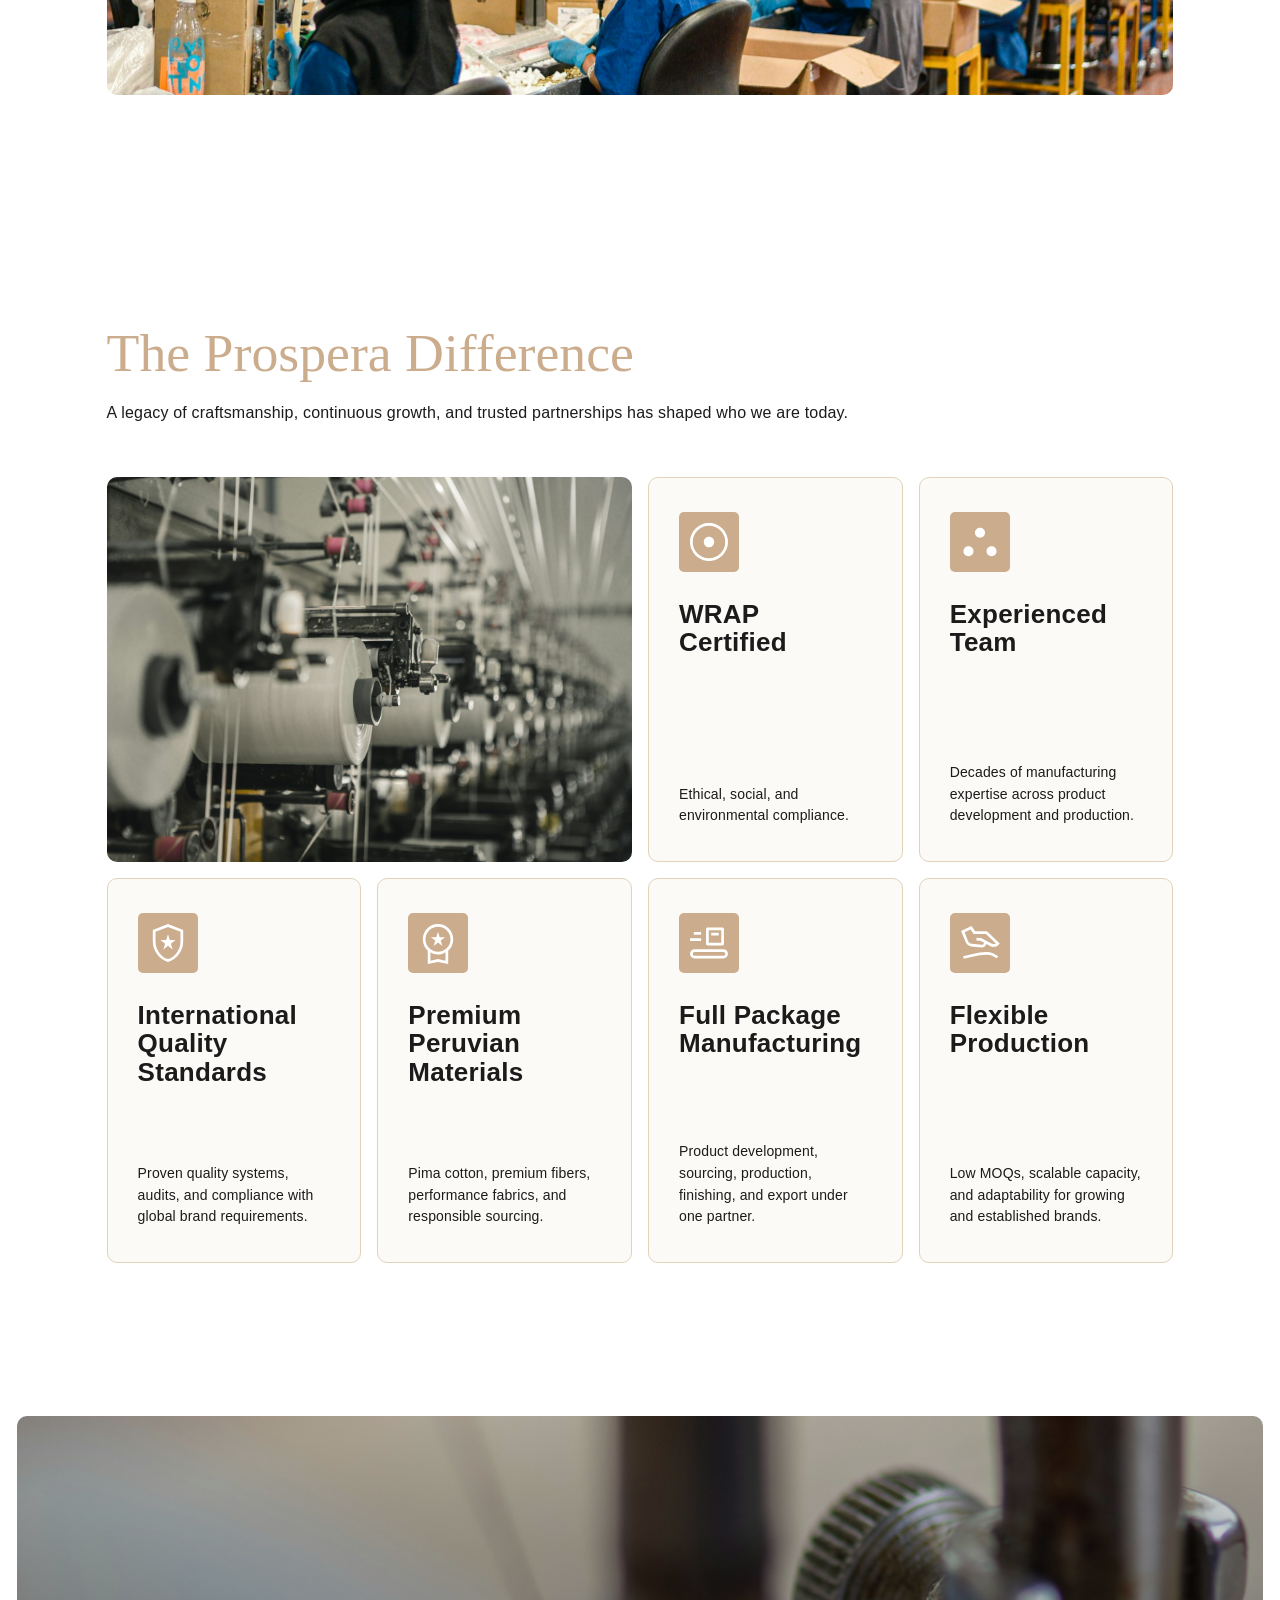
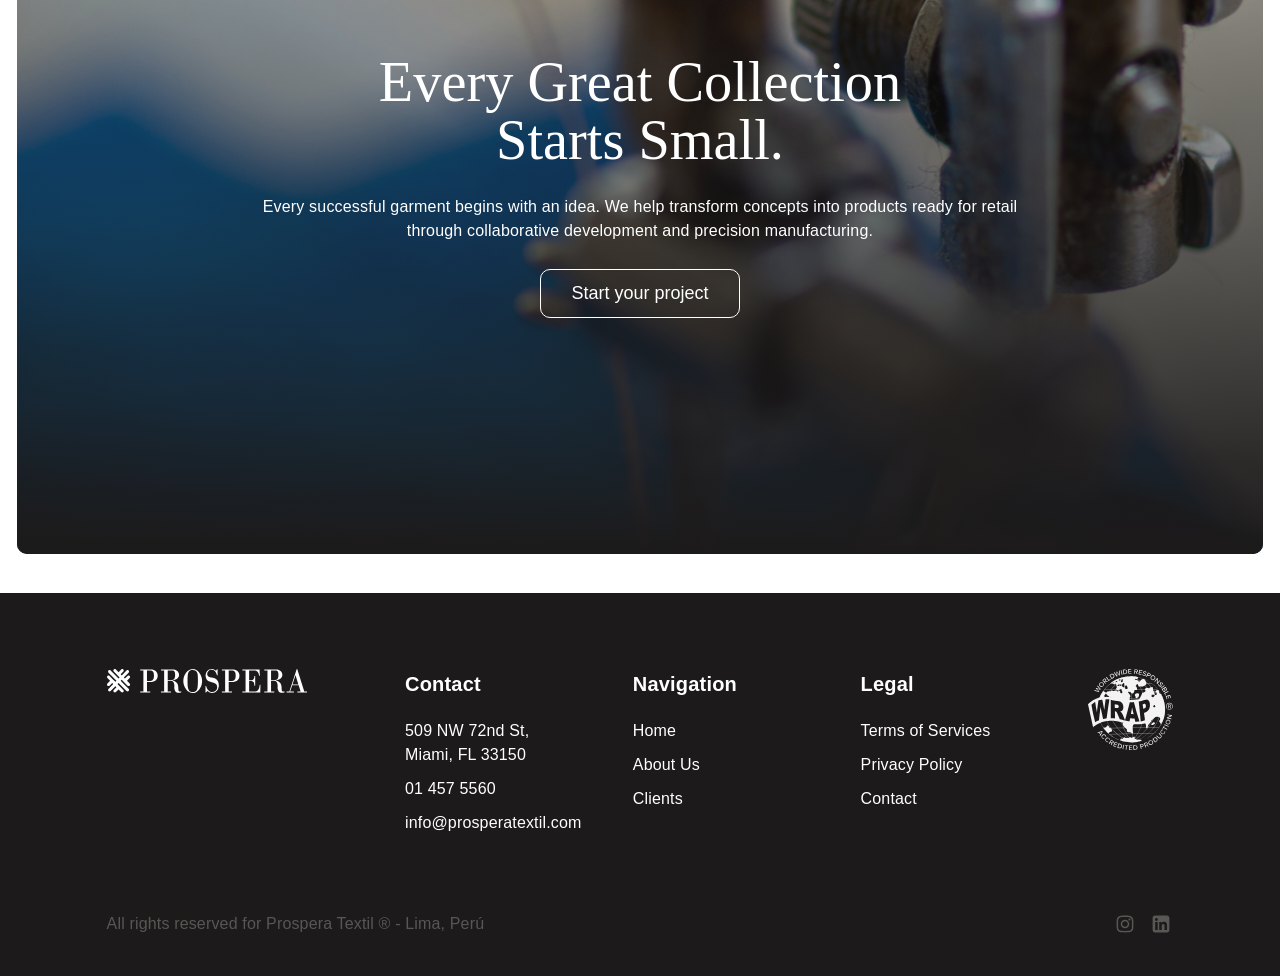
==== commit 32fb875f: "style: remove About Prospera eyebrow from hero and CTA banner (all pages)" ====
--- a/index.html
+++ b/index.html
@@ -18,7 +18,6 @@
       <div class="hero__scrim"></div>
       <div class="container hero__body">
         <div class="hero__content">
-          <p class="eyebrow"><img src="assets/dash.svg" alt="" />About Prospera</p>
           <h1 class="display hero__title">Premium Apparel Manufacturing From Peru.</h1>
           <p class="hero__text">From concept development to full package manufacturing, Prospera Textil partners with brands to produce premium apparel through exceptional craftsmanship, flexible production, and dependable execution.</p>
           <a href="#brands" class="btn btn--light">Discover Prospera</a>
@@ -103,7 +102,6 @@
       <img class="cta__bg" src="assets/cta.png" alt="Garment development detail" />
       <div class="cta__scrim"></div>
       <div class="cta__content">
-        <p class="eyebrow"><img src="assets/dash2.svg" alt="" />About Prospera</p>
         <h2 class="display cta__title">Every Great Collection Starts Small.</h2>
         <p class="cta__text">Every successful garment begins with an idea. We help transform concepts into products ready for retail through collaborative development and precision manufacturing.</p>
         <a href="#footer" class="btn btn--light">Start your project</a>
--- a/styles.css
+++ b/styles.css
@@ -1,4 +1,22 @@
 /* ===== Prospera Textil — Landing ===== */
+@font-face {
+  font-family: "Nexa";
+  src: url("fonts/Nexa-Trial-Regular.otf") format("opentype");
+  font-weight: 400;
+  font-style: normal;
+}
+@font-face {
+  font-family: "Nexa";
+  src: url("fonts/Nexa-Trial-Bold.otf") format("opentype");
+  font-weight: 700;
+  font-style: normal;
+}
+@font-face {
+  font-family: "Nexa";
+  src: url("fonts/Nexa-Trial-ExtraBold.otf") format("opentype");
+  font-weight: 800;
+  font-style: normal;
+}
 :root {
   --gold: #cbac8d;
   --ink: #1c1a1a;
@@ -105,7 +123,7 @@
 .nav__links {
   display: flex;
   align-items: center;
-  gap: clamp(24px, 3vw, 56px);
+  gap: clamp(24px, 3vw, 80px);
   font-size: 18px;
 }
 .nav__links a { transition: color .2s ease; white-space: nowrap; }
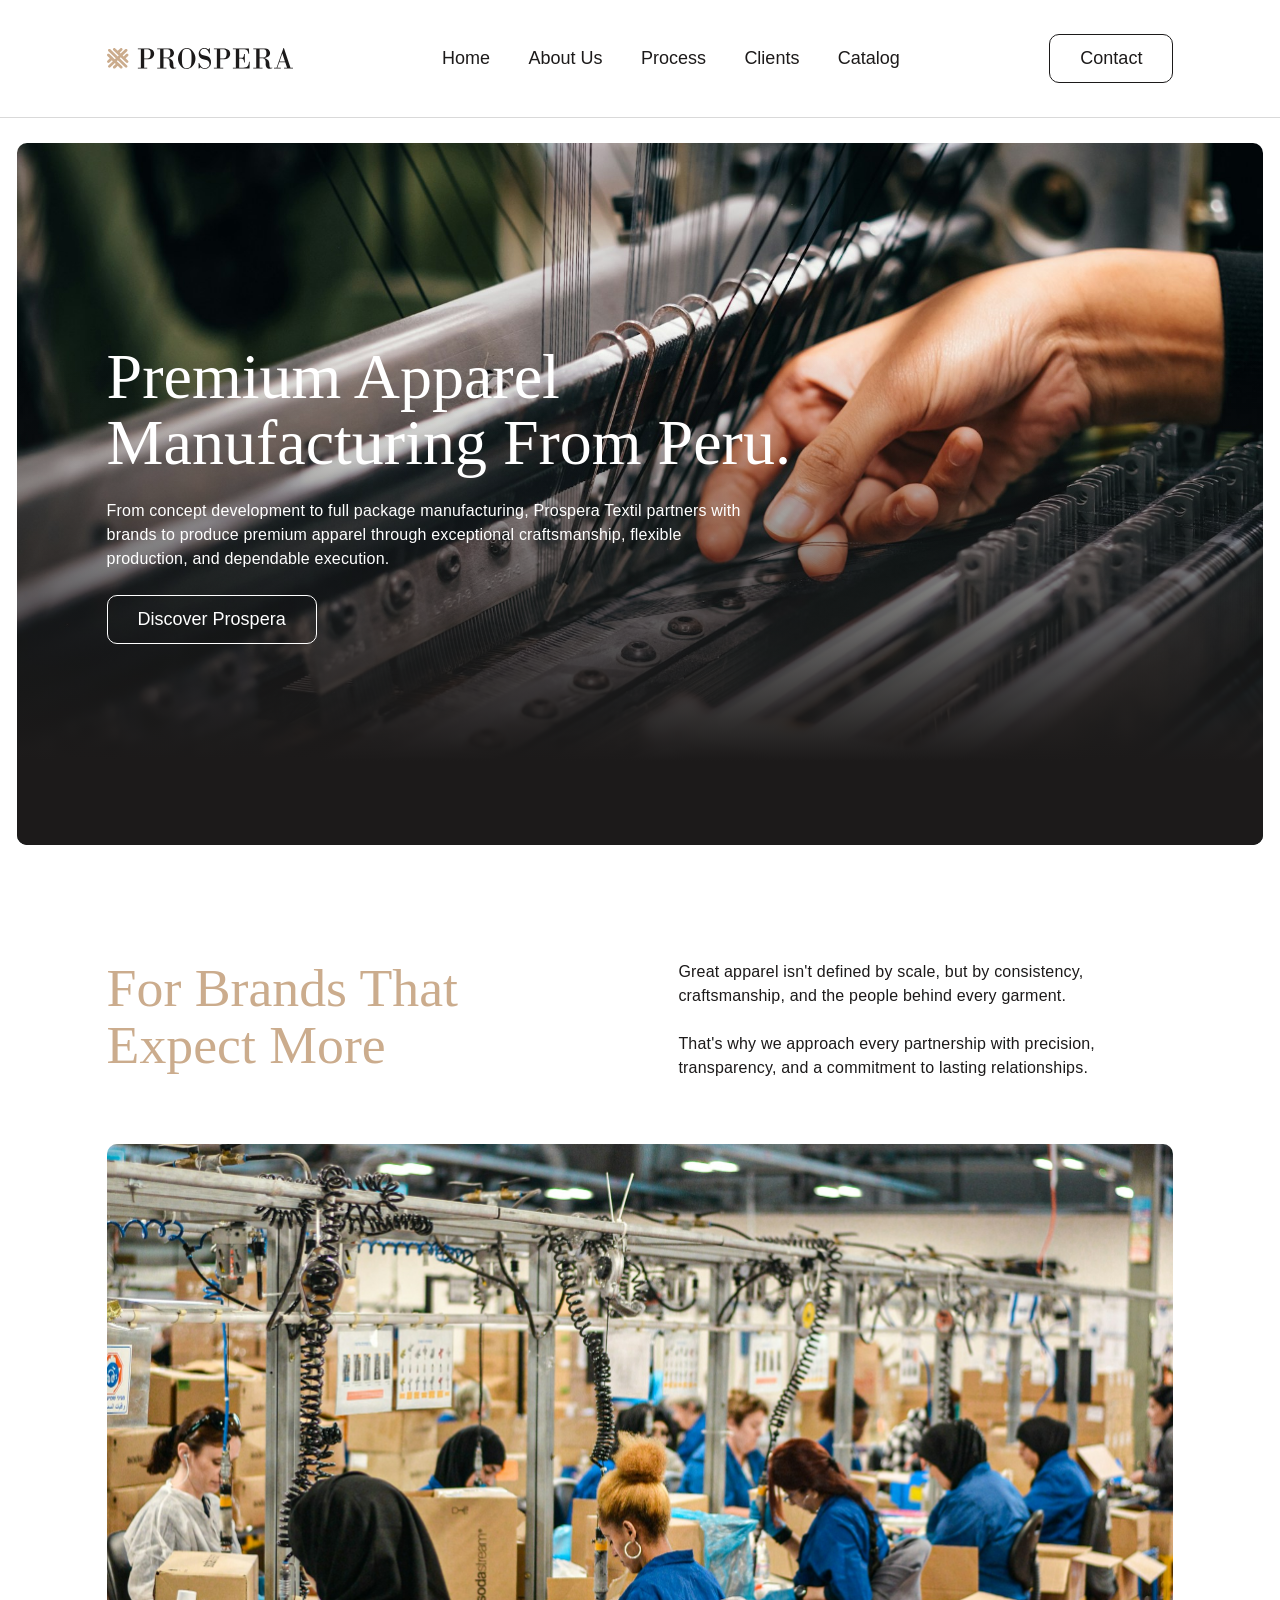
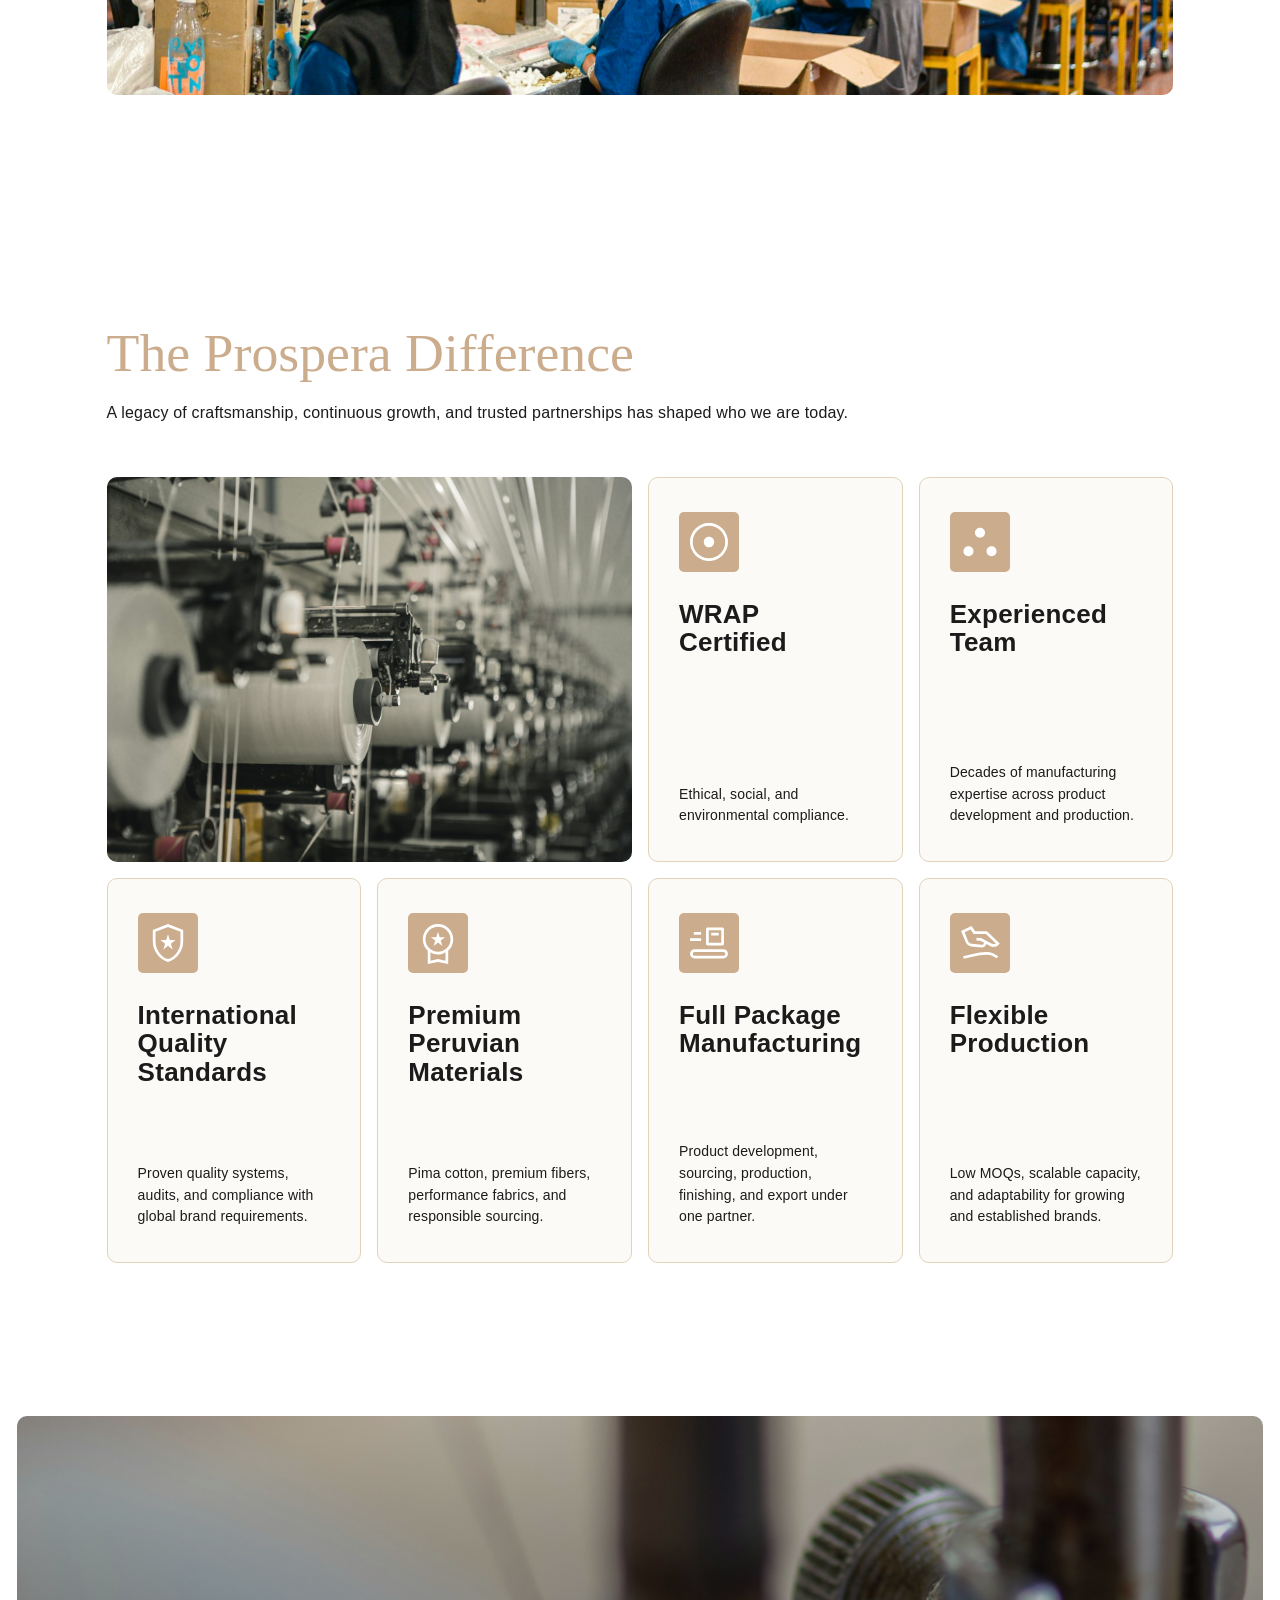
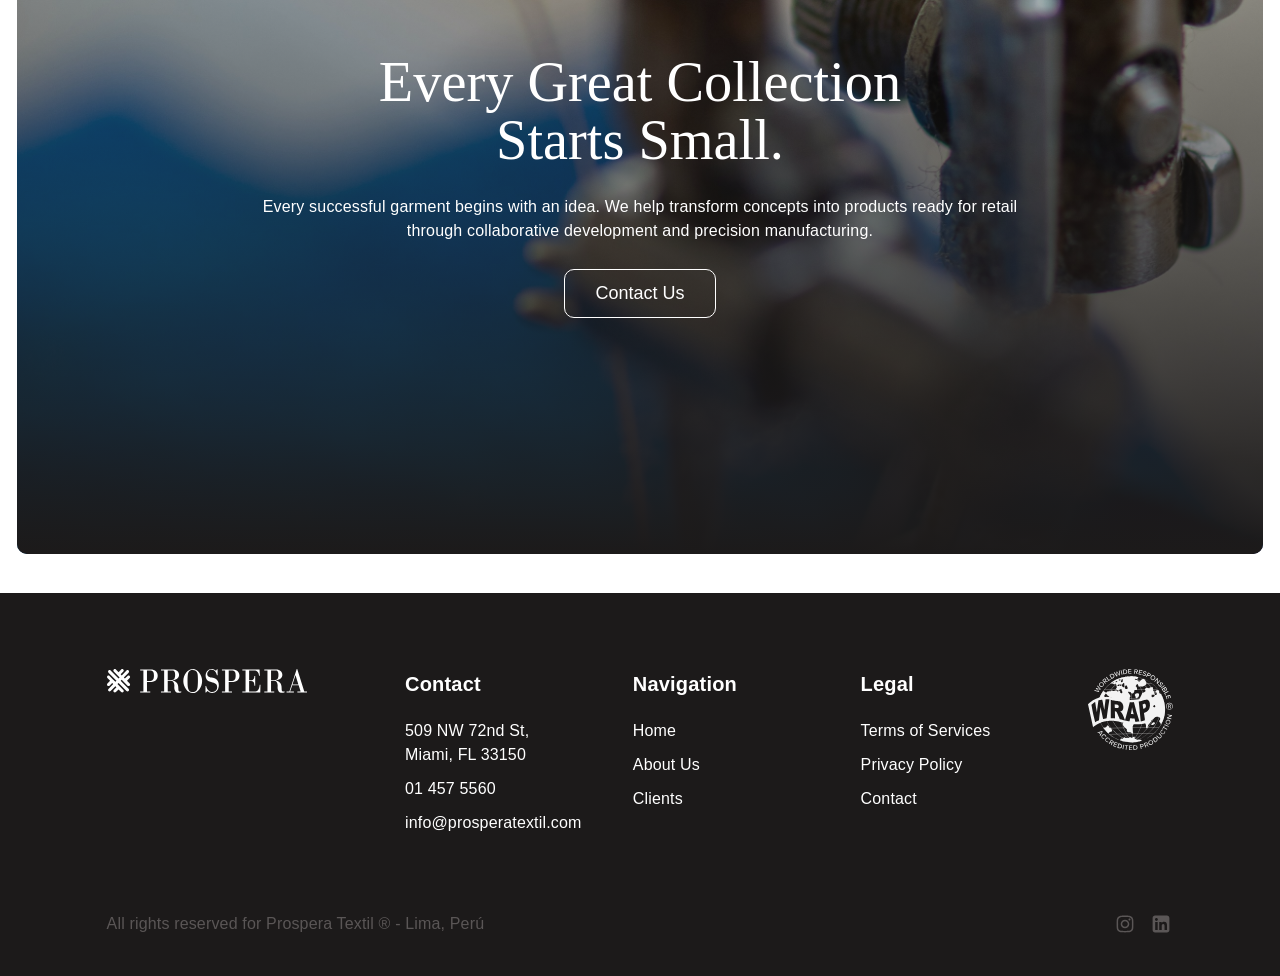
==== commit a4f25a3b: "style: update CTA button text to Contact Us (all pages)" ====
--- a/index.html
+++ b/index.html
@@ -104,7 +104,7 @@
       <div class="cta__content">
         <h2 class="display cta__title">Every Great Collection Starts Small.</h2>
         <p class="cta__text">Every successful garment begins with an idea. We help transform concepts into products ready for retail through collaborative development and precision manufacturing.</p>
-        <a href="#footer" class="btn btn--light">Start your project</a>
+        <a href="#footer" class="btn btn--light">Contact Us</a>
       </div>
     </div>
   </section>
--- a/styles.css
+++ b/styles.css
@@ -140,7 +140,7 @@
   overflow: hidden;
   min-height: min(855px, 78vh);
   display: flex;
-  align-items: flex-end;
+  align-items: center;
 }
 .hero__bg {
   position: absolute; inset: 0;
